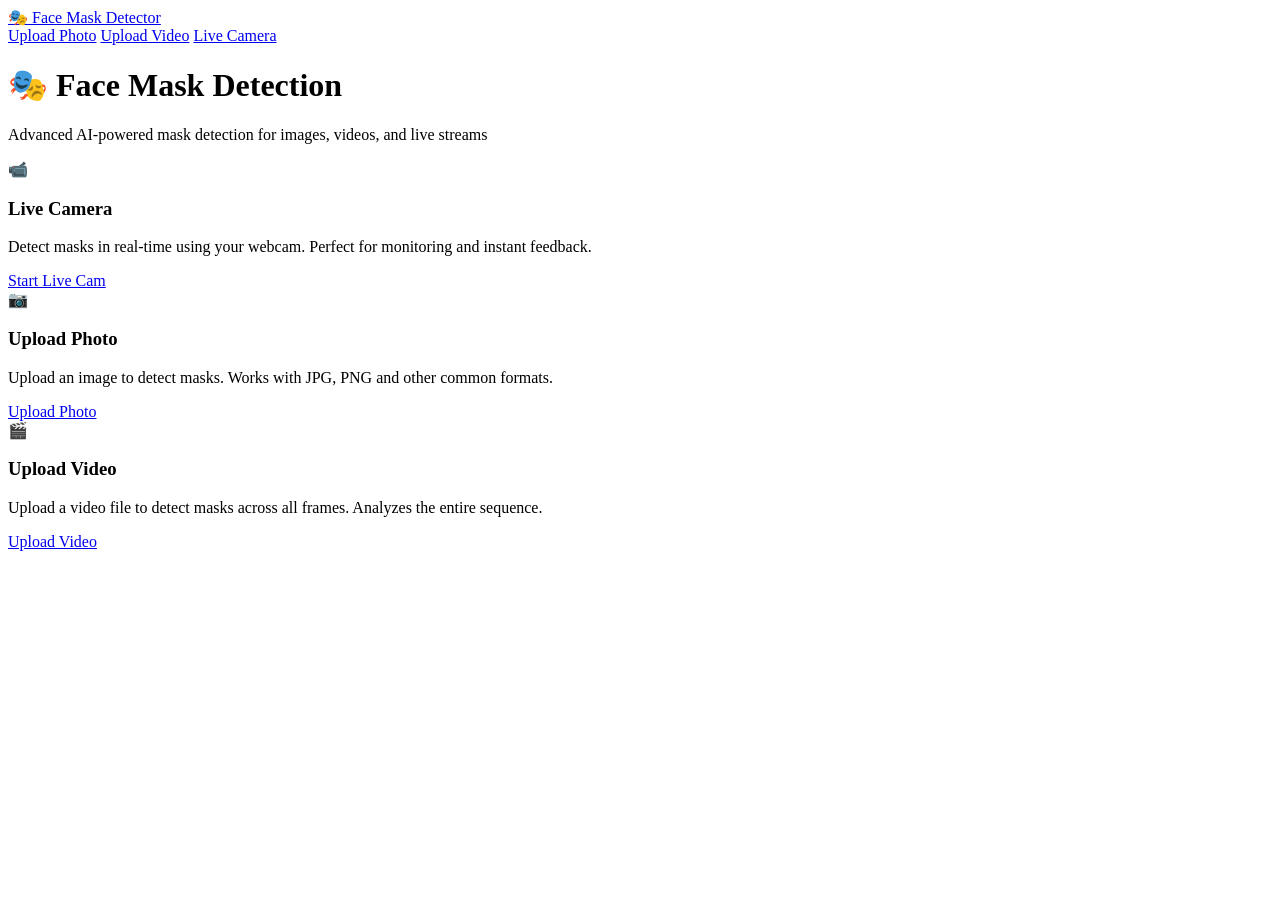
==== app/templates/index.html @ 6c08571a "improved UI" ====
<!DOCTYPE html>
<html lang="en">
  <head>
    <meta charset="UTF-8" />
    <meta name="viewport" content="width=device-width, initial-scale=1.0" />
    <title>Face Mask Detector - Home</title>
    <link rel="stylesheet" href="{{ url_for('static', filename='style.css') }}" />
  </head>
  <body>
    <div class="navbar">
      <a href="/" class="navbar-brand">🎭 Face Mask Detector</a>
      <div class="nav-links">
        <a href="/upload_photo">Upload Photo</a>
        <a href="/upload_video">Upload Video</a>
        <a href="/live">Live Camera</a>
      </div>
    </div>

    <div class="container">
      <div class="header">
        <h1>🎭 Face Mask Detection</h1>
        <p>Advanced AI-powered mask detection for images, videos, and live streams</p>
      </div>

      <div class="cards-grid">
        <div class="card">
          <div class="card-icon">📹</div>
          <h3>Live Camera</h3>
          <p>Detect masks in real-time using your webcam. Perfect for monitoring and instant feedback.</p>
          <a href="/live" class="btn">Start Live Cam</a>
        </div>
        <div class="card">
          <div class="card-icon">📷</div>
          <h3>Upload Photo</h3>
          <p>Upload an image to detect masks. Works with JPG, PNG and other common formats.</p>
          <a href="/upload_photo" class="btn">Upload Photo</a>
        </div>
        <div class="card">
          <div class="card-icon">🎬</div>
          <h3>Upload Video</h3>
          <p>Upload a video file to detect masks across all frames. Analyzes the entire sequence.</p>
          <a href="/upload_video" class="btn">Upload Video</a>
        </div>
      </div>
    </div>
  </body>
</html>
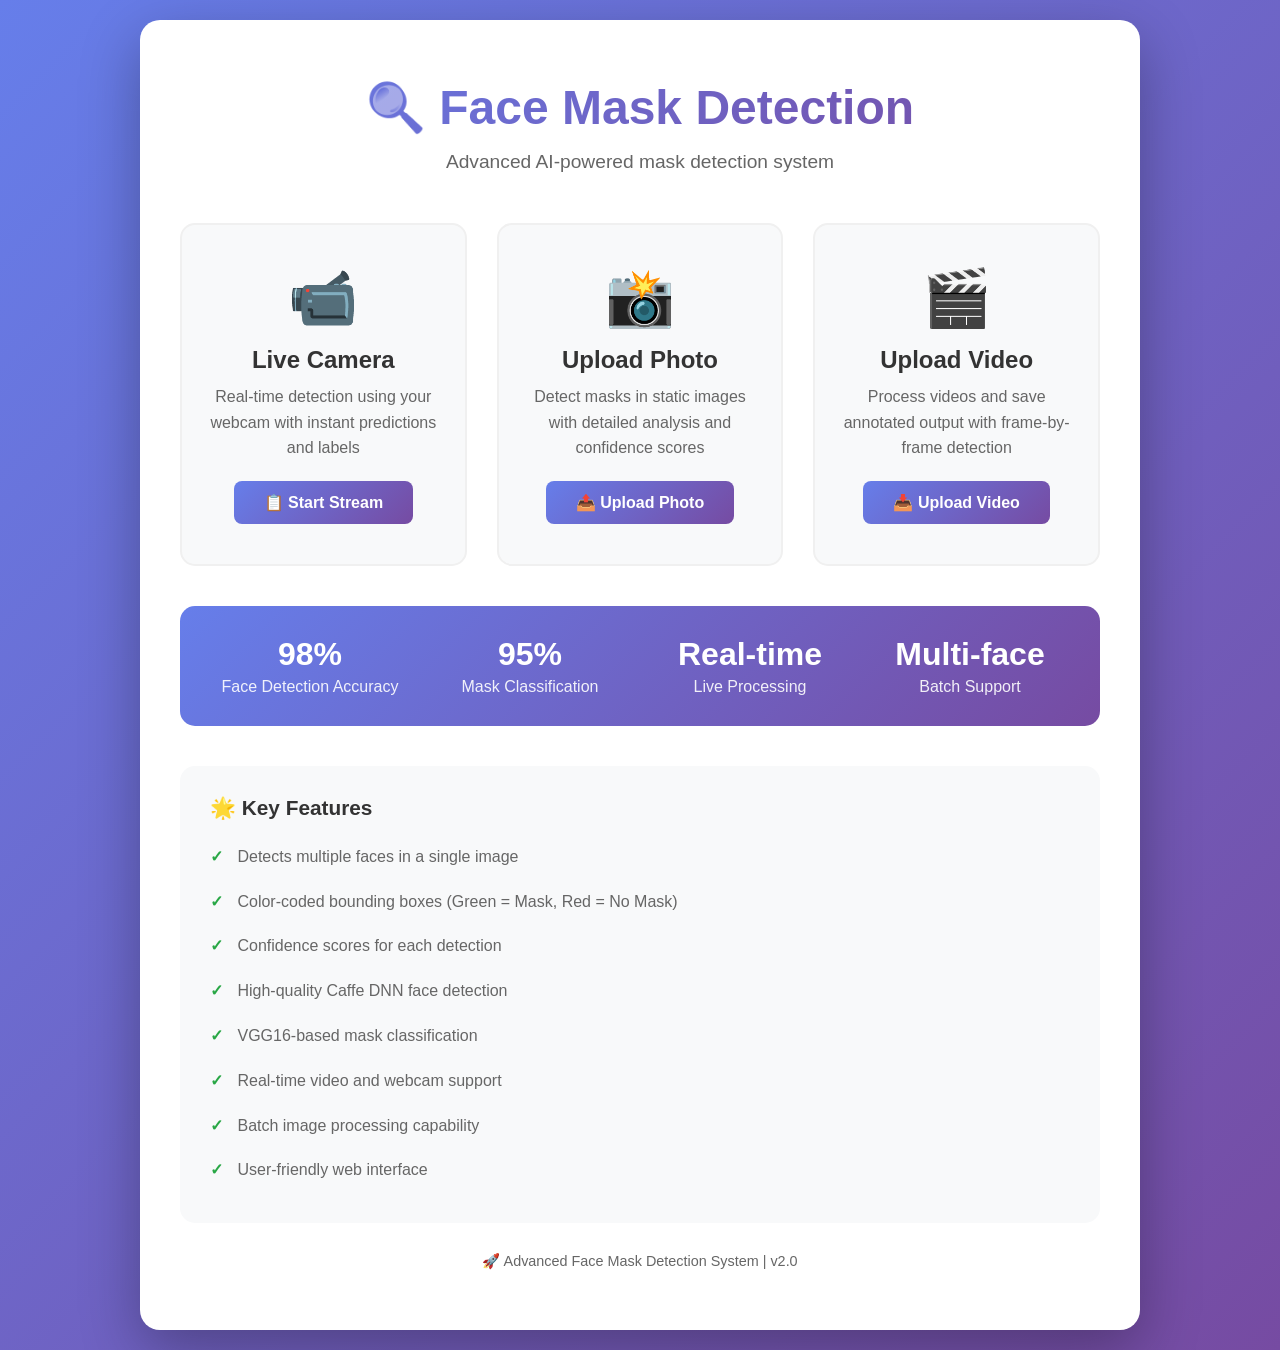
==== commit b53703fd: "model work well as compare to previous prediction" ====
--- a/app/templates/index.html
+++ b/app/templates/index.html
@@ -4,44 +4,257 @@
     <meta charset="UTF-8" />
     <meta name="viewport" content="width=device-width, initial-scale=1.0" />
     <title>Face Mask Detector - Home</title>
-    <link rel="stylesheet" href="{{ url_for('static', filename='style.css') }}" />
+    <style>
+      * {
+        margin: 0;
+        padding: 0;
+        box-sizing: border-box;
+      }
+      
+      body {
+        font-family: 'Segoe UI', Tahoma, Geneva, Verdana, sans-serif;
+        background: linear-gradient(135deg, #667eea 0%, #764ba2 100%);
+        min-height: 100vh;
+        display: flex;
+        justify-content: center;
+        align-items: center;
+        padding: 20px;
+      }
+      
+      .container {
+        background: white;
+        border-radius: 20px;
+        box-shadow: 0 20px 60px rgba(0, 0, 0, 0.3);
+        max-width: 1000px;
+        width: 100%;
+        padding: 60px 40px;
+        text-align: center;
+      }
+      
+      h1 {
+        color: #333;
+        font-size: 3em;
+        margin-bottom: 15px;
+        background: linear-gradient(135deg, #667eea 0%, #764ba2 100%);
+        -webkit-background-clip: text;
+        -webkit-text-fill-color: transparent;
+        background-clip: text;
+      }
+      
+      .subtitle {
+        color: #666;
+        font-size: 1.2em;
+        margin-bottom: 50px;
+      }
+      
+      .features {
+        display: grid;
+        grid-template-columns: repeat(auto-fit, minmax(250px, 1fr));
+        gap: 30px;
+        margin-bottom: 40px;
+      }
+      
+      .feature-card {
+        background: #f8f9fa;
+        padding: 40px 25px;
+        border-radius: 15px;
+        transition: all 0.3s ease;
+        border: 2px solid #f0f0f0;
+        cursor: pointer;
+      }
+      
+      .feature-card:hover {
+        transform: translateY(-10px);
+        box-shadow: 0 15px 40px rgba(102, 126, 234, 0.2);
+        border-color: #667eea;
+        background: white;
+      }
+      
+      .icon {
+        font-size: 3.5em;
+        margin-bottom: 15px;
+      }
+      
+      .feature-card h2 {
+        color: #333;
+        margin-bottom: 10px;
+        font-size: 1.5em;
+      }
+      
+      .feature-card p {
+        color: #666;
+        margin-bottom: 20px;
+        line-height: 1.6;
+      }
+      
+      .btn {
+        display: inline-block;
+        padding: 12px 30px;
+        background: linear-gradient(135deg, #667eea 0%, #764ba2 100%);
+        color: white;
+        text-decoration: none;
+        border-radius: 8px;
+        font-weight: bold;
+        transition: all 0.3s ease;
+        border: none;
+        cursor: pointer;
+        font-size: 1em;
+      }
+      
+      .btn:hover {
+        transform: translateY(-2px);
+        box-shadow: 0 10px 25px rgba(102, 126, 234, 0.4);
+      }
+      
+      .btn:active {
+        transform: translateY(0);
+      }
+      
+      .stats {
+        background: linear-gradient(135deg, #667eea 0%, #764ba2 100%);
+        color: white;
+        padding: 30px;
+        border-radius: 15px;
+        margin-top: 40px;
+        display: grid;
+        grid-template-columns: repeat(auto-fit, minmax(150px, 1fr));
+        gap: 20px;
+      }
+      
+      .stat-item h3 {
+        font-size: 2em;
+        margin-bottom: 5px;
+      }
+      
+      .stat-item p {
+        opacity: 0.9;
+      }
+      
+      .info-section {
+        background: #f8f9fa;
+        padding: 30px;
+        border-radius: 15px;
+        margin-top: 40px;
+        text-align: left;
+      }
+      
+      .info-section h3 {
+        color: #333;
+        margin-bottom: 15px;
+        font-size: 1.3em;
+      }
+      
+      .info-section ul {
+        list-style: none;
+        color: #666;
+      }
+      
+      .info-section li {
+        padding: 8px 0;
+        line-height: 1.8;
+      }
+      
+      .info-section li:before {
+        content: '✓ ';
+        color: #28a745;
+        font-weight: bold;
+        margin-right: 10px;
+      }
+      
+      @media (max-width: 768px) {
+        .container {
+          padding: 30px 20px;
+        }
+      
+        h1 {
+          font-size: 2em;
+        }
+      
+        .subtitle {
+          font-size: 1em;
+        }
+      
+        .features {
+          grid-template-columns: 1fr;
+          gap: 20px;
+        }
+      
+        .stats {
+          grid-template-columns: repeat(2, 1fr);
+        }
+      }
+      
+      footer {
+        margin-top: 30px;
+        color: #666;
+        font-size: 0.9em;
+      }
+    </style>
   </head>
   <body>
-    <div class="navbar">
-      <a href="/" class="navbar-brand">🎭 Face Mask Detector</a>
-      <div class="nav-links">
-        <a href="/upload_photo">Upload Photo</a>
-        <a href="/upload_video">Upload Video</a>
-        <a href="/live">Live Camera</a>
+    <div class="container">
+      <h1>🔍 Face Mask Detection</h1>
+      <p class="subtitle">Advanced AI-powered mask detection system</p>
+
+      <div class="features">
+        <div class="feature-card">
+          <div class="icon">📹</div>
+          <h2>Live Camera</h2>
+          <p>Real-time detection using your webcam with instant predictions and labels</p>
+          <a href="/live" class="btn">📋 Start Stream</a>
+        </div>
+
+        <div class="feature-card">
+          <div class="icon">📸</div>
+          <h2>Upload Photo</h2>
+          <p>Detect masks in static images with detailed analysis and confidence scores</p>
+          <a href="/upload_photo" class="btn">📤 Upload Photo</a>
+        </div>
+
+        <div class="feature-card">
+          <div class="icon">🎬</div>
+          <h2>Upload Video</h2>
+          <p>Process videos and save annotated output with frame-by-frame detection</p>
+          <a href="/upload_video" class="btn">📥 Upload Video</a>
+        </div>
       </div>
-    </div>
-
-    <div class="container">
-      <div class="header">
-        <h1>🎭 Face Mask Detection</h1>
-        <p>Advanced AI-powered mask detection for images, videos, and live streams</p>
+
+      <div class="stats">
+        <div class="stat-item">
+          <h3>98%</h3>
+          <p>Face Detection Accuracy</p>
+        </div>
+        <div class="stat-item">
+          <h3>95%</h3>
+          <p>Mask Classification</p>
+        </div>
+        <div class="stat-item">
+          <h3>Real-time</h3>
+          <p>Live Processing</p>
+        </div>
+        <div class="stat-item">
+          <h3>Multi-face</h3>
+          <p>Batch Support</p>
+        </div>
       </div>
 
-      <div class="cards-grid">
-        <div class="card">
-          <div class="card-icon">📹</div>
-          <h3>Live Camera</h3>
-          <p>Detect masks in real-time using your webcam. Perfect for monitoring and instant feedback.</p>
-          <a href="/live" class="btn">Start Live Cam</a>
-        </div>
-        <div class="card">
-          <div class="card-icon">📷</div>
-          <h3>Upload Photo</h3>
-          <p>Upload an image to detect masks. Works with JPG, PNG and other common formats.</p>
-          <a href="/upload_photo" class="btn">Upload Photo</a>
-        </div>
-        <div class="card">
-          <div class="card-icon">🎬</div>
-          <h3>Upload Video</h3>
-          <p>Upload a video file to detect masks across all frames. Analyzes the entire sequence.</p>
-          <a href="/upload_video" class="btn">Upload Video</a>
-        </div>
+      <div class="info-section">
+        <h3>🌟 Key Features</h3>
+        <ul>
+          <li>Detects multiple faces in a single image</li>
+          <li>Color-coded bounding boxes (Green = Mask, Red = No Mask)</li>
+          <li>Confidence scores for each detection</li>
+          <li>High-quality Caffe DNN face detection</li>
+          <li>VGG16-based mask classification</li>
+          <li>Real-time video and webcam support</li>
+          <li>Batch image processing capability</li>
+          <li>User-friendly web interface</li>
+        </ul>
       </div>
+
+      <footer>
+        <p>🚀 Advanced Face Mask Detection System | v2.0</p>
+      </footer>
     </div>
   </body>
 </html>
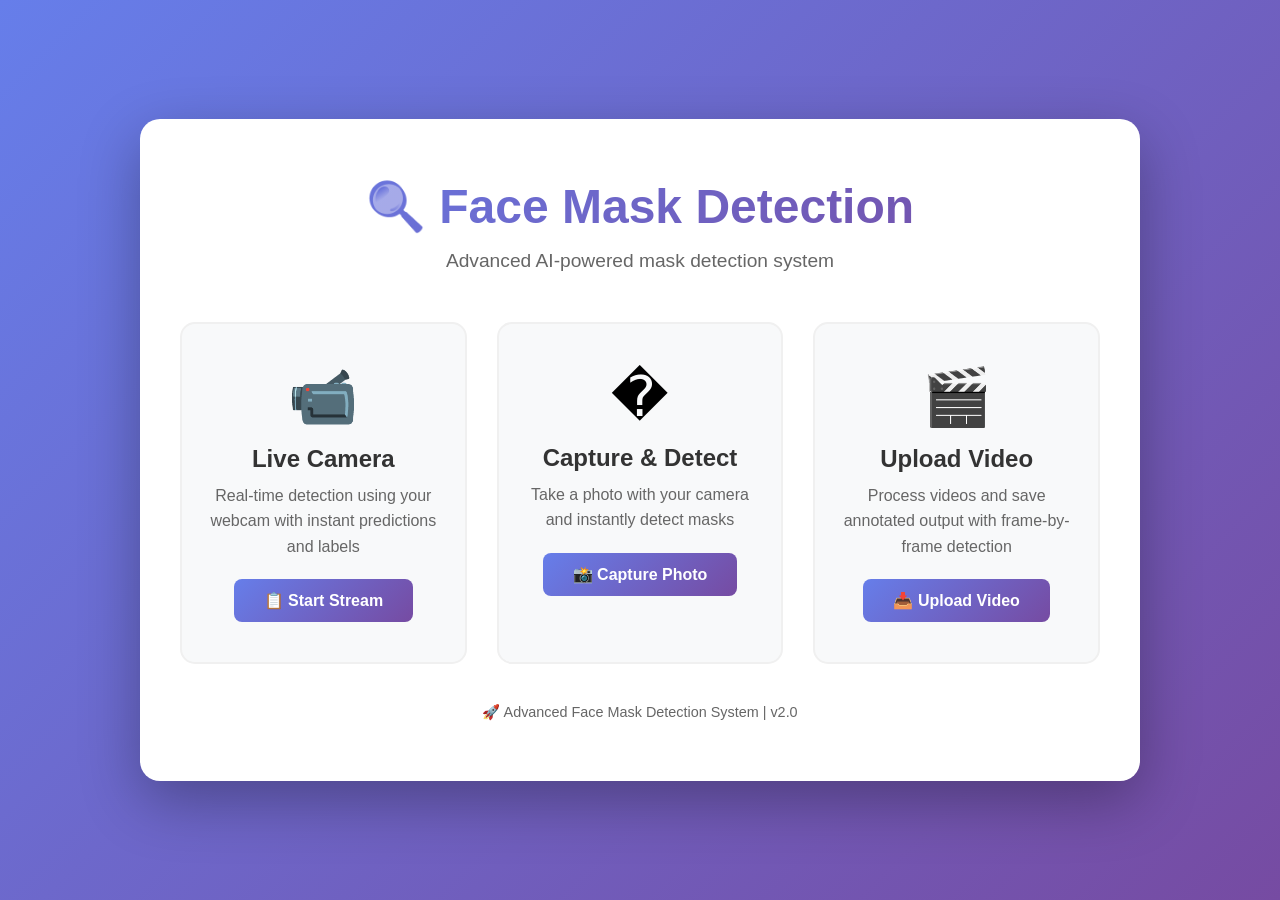
==== commit 34f53c7d: "adding live capture photo & remove unused code" ====
--- a/app/templates/index.html
+++ b/app/templates/index.html
@@ -110,57 +110,6 @@
         transform: translateY(0);
       }
       
-      .stats {
-        background: linear-gradient(135deg, #667eea 0%, #764ba2 100%);
-        color: white;
-        padding: 30px;
-        border-radius: 15px;
-        margin-top: 40px;
-        display: grid;
-        grid-template-columns: repeat(auto-fit, minmax(150px, 1fr));
-        gap: 20px;
-      }
-      
-      .stat-item h3 {
-        font-size: 2em;
-        margin-bottom: 5px;
-      }
-      
-      .stat-item p {
-        opacity: 0.9;
-      }
-      
-      .info-section {
-        background: #f8f9fa;
-        padding: 30px;
-        border-radius: 15px;
-        margin-top: 40px;
-        text-align: left;
-      }
-      
-      .info-section h3 {
-        color: #333;
-        margin-bottom: 15px;
-        font-size: 1.3em;
-      }
-      
-      .info-section ul {
-        list-style: none;
-        color: #666;
-      }
-      
-      .info-section li {
-        padding: 8px 0;
-        line-height: 1.8;
-      }
-      
-      .info-section li:before {
-        content: '✓ ';
-        color: #28a745;
-        font-weight: bold;
-        margin-right: 10px;
-      }
-      
       @media (max-width: 768px) {
         .container {
           padding: 30px 20px;
@@ -205,10 +154,10 @@
         </div>
 
         <div class="feature-card">
-          <div class="icon">📸</div>
-          <h2>Upload Photo</h2>
-          <p>Detect masks in static images with detailed analysis and confidence scores</p>
-          <a href="/upload_photo" class="btn">📤 Upload Photo</a>
+          <div class="icon">�</div>
+          <h2>Capture & Detect</h2>
+          <p>Take a photo with your camera and instantly detect masks</p>
+          <a href="/upload_photo" class="btn">📸 Capture Photo</a>
         </div>
 
         <div class="feature-card">
@@ -218,40 +167,6 @@
           <a href="/upload_video" class="btn">📥 Upload Video</a>
         </div>
       </div>
-
-      <div class="stats">
-        <div class="stat-item">
-          <h3>98%</h3>
-          <p>Face Detection Accuracy</p>
-        </div>
-        <div class="stat-item">
-          <h3>95%</h3>
-          <p>Mask Classification</p>
-        </div>
-        <div class="stat-item">
-          <h3>Real-time</h3>
-          <p>Live Processing</p>
-        </div>
-        <div class="stat-item">
-          <h3>Multi-face</h3>
-          <p>Batch Support</p>
-        </div>
-      </div>
-
-      <div class="info-section">
-        <h3>🌟 Key Features</h3>
-        <ul>
-          <li>Detects multiple faces in a single image</li>
-          <li>Color-coded bounding boxes (Green = Mask, Red = No Mask)</li>
-          <li>Confidence scores for each detection</li>
-          <li>High-quality Caffe DNN face detection</li>
-          <li>VGG16-based mask classification</li>
-          <li>Real-time video and webcam support</li>
-          <li>Batch image processing capability</li>
-          <li>User-friendly web interface</li>
-        </ul>
-      </div>
-
       <footer>
         <p>🚀 Advanced Face Mask Detection System | v2.0</p>
       </footer>
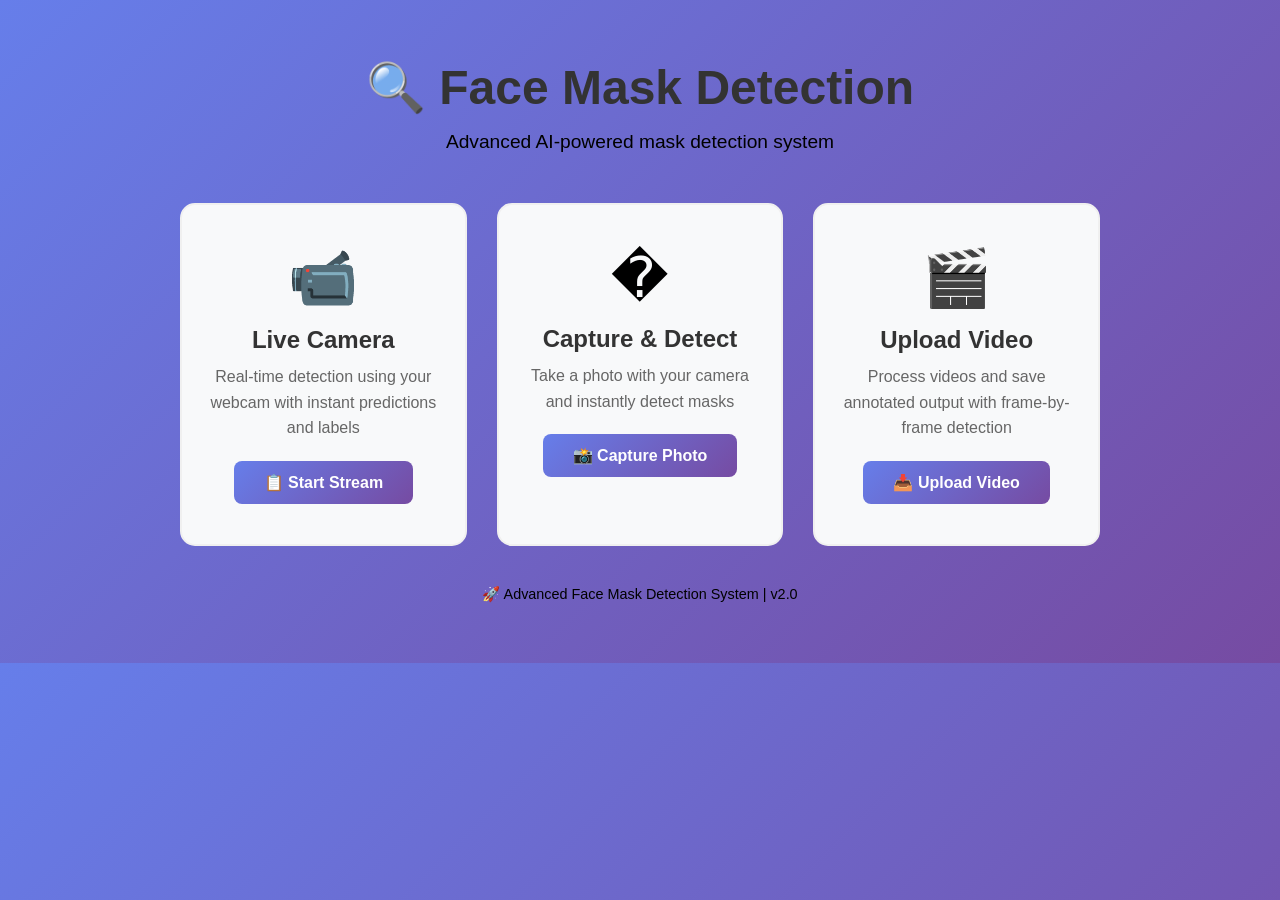
==== commit 9287c5b8: "added info in README.md file" ====
--- a/app/templates/index.html
+++ b/app/templates/index.html
@@ -14,17 +14,14 @@
       body {
         font-family: 'Segoe UI', Tahoma, Geneva, Verdana, sans-serif;
         background: linear-gradient(135deg, #667eea 0%, #764ba2 100%);
-        min-height: 100vh;
+        max-height: 100vh;
         display: flex;
         justify-content: center;
         align-items: center;
-        padding: 20px;
       }
       
       .container {
-        background: white;
         border-radius: 20px;
-        box-shadow: 0 20px 60px rgba(0, 0, 0, 0.3);
         max-width: 1000px;
         width: 100%;
         padding: 60px 40px;
@@ -35,14 +32,12 @@
         color: #333;
         font-size: 3em;
         margin-bottom: 15px;
-        background: linear-gradient(135deg, #667eea 0%, #764ba2 100%);
-        -webkit-background-clip: text;
-        -webkit-text-fill-color: transparent;
+      
         background-clip: text;
       }
       
       .subtitle {
-        color: #666;
+        color: #000;
         font-size: 1.2em;
         margin-bottom: 50px;
       }
@@ -135,7 +130,7 @@
       
       footer {
         margin-top: 30px;
-        color: #666;
+        color: #000;
         font-size: 0.9em;
       }
     </style>
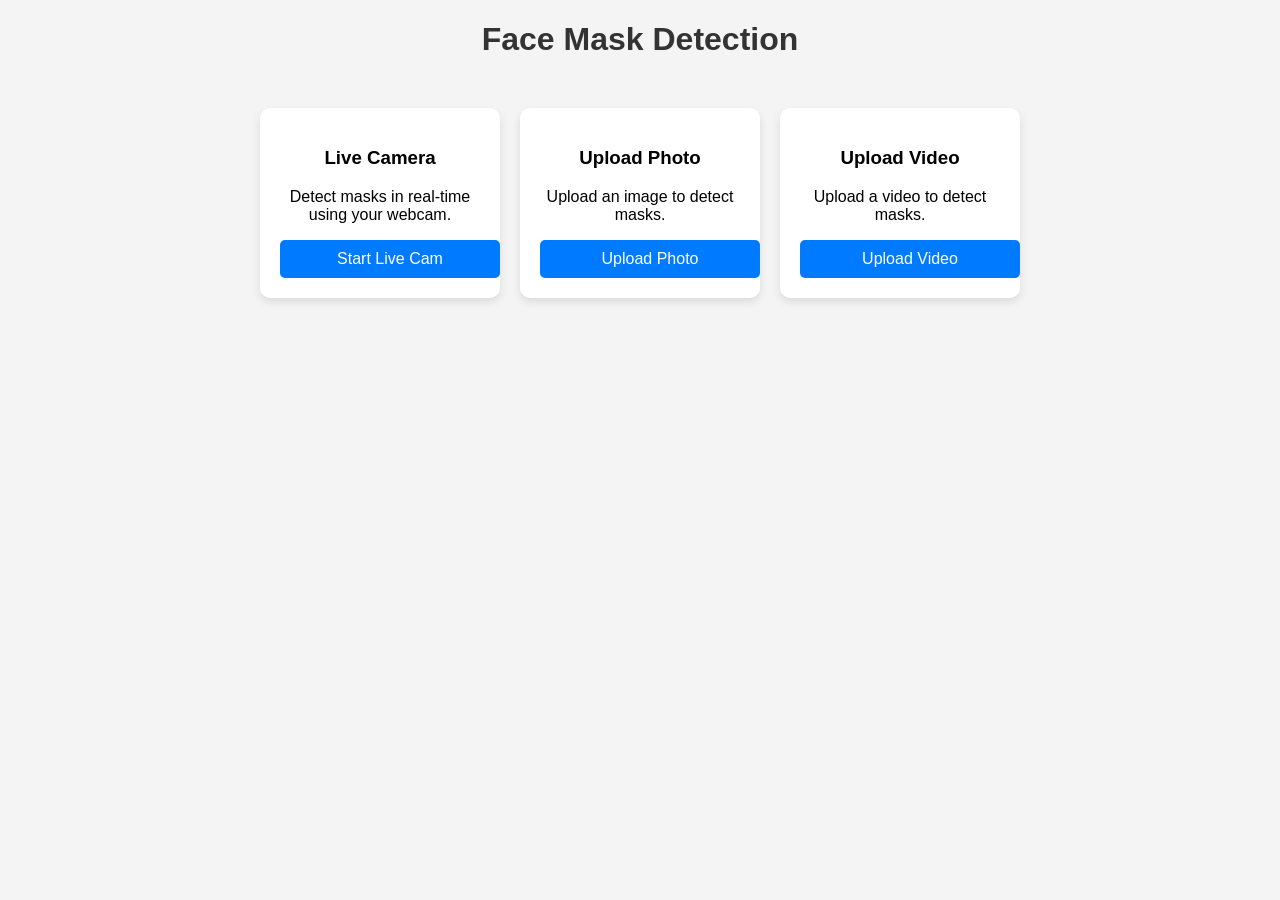
==== commit 10f92ad3: "revert & conflict" ====
--- a/app/templates/index.html
+++ b/app/templates/index.html
@@ -3,168 +3,62 @@
   <head>
     <meta charset="UTF-8" />
     <meta name="viewport" content="width=device-width, initial-scale=1.0" />
-    <title>Face Mask Detector - Home</title>
+    <title>Face Mask Detector</title>
     <style>
-      * {
-        margin: 0;
-        padding: 0;
-        box-sizing: border-box;
+      body {
+        font-family: Arial, sans-serif;
+        text-align: center;
+        background-color: #f4f4f4;
       }
-      
-      body {
-        font-family: 'Segoe UI', Tahoma, Geneva, Verdana, sans-serif;
-        background: linear-gradient(135deg, #667eea 0%, #764ba2 100%);
-        max-height: 100vh;
+      h1 {
+        color: #333;
+      }
+      .container {
         display: flex;
         justify-content: center;
-        align-items: center;
+        gap: 20px;
+        margin-top: 50px;
       }
-      
-      .container {
-        border-radius: 20px;
-        max-width: 1000px;
+      .card {
+        background: white;
+        padding: 20px;
+        border-radius: 10px;
+        box-shadow: 0 4px 8px rgba(0, 0, 0, 0.1);
+        width: 200px;
+      }
+      .btn {
+        display: block;
         width: 100%;
-        padding: 60px 40px;
-        text-align: center;
-      }
-      
-      h1 {
-        color: #333;
-        font-size: 3em;
-        margin-bottom: 15px;
-      
-        background-clip: text;
-      }
-      
-      .subtitle {
-        color: #000;
-        font-size: 1.2em;
-        margin-bottom: 50px;
-      }
-      
-      .features {
-        display: grid;
-        grid-template-columns: repeat(auto-fit, minmax(250px, 1fr));
-        gap: 30px;
-        margin-bottom: 40px;
-      }
-      
-      .feature-card {
-        background: #f8f9fa;
-        padding: 40px 25px;
-        border-radius: 15px;
-        transition: all 0.3s ease;
-        border: 2px solid #f0f0f0;
-        cursor: pointer;
-      }
-      
-      .feature-card:hover {
-        transform: translateY(-10px);
-        box-shadow: 0 15px 40px rgba(102, 126, 234, 0.2);
-        border-color: #667eea;
-        background: white;
-      }
-      
-      .icon {
-        font-size: 3.5em;
-        margin-bottom: 15px;
-      }
-      
-      .feature-card h2 {
-        color: #333;
-        margin-bottom: 10px;
-        font-size: 1.5em;
-      }
-      
-      .feature-card p {
-        color: #666;
-        margin-bottom: 20px;
-        line-height: 1.6;
-      }
-      
-      .btn {
-        display: inline-block;
-        padding: 12px 30px;
-        background: linear-gradient(135deg, #667eea 0%, #764ba2 100%);
+        padding: 10px;
+        margin-top: 10px;
+        background: #007bff;
         color: white;
         text-decoration: none;
-        border-radius: 8px;
-        font-weight: bold;
-        transition: all 0.3s ease;
-        border: none;
-        cursor: pointer;
-        font-size: 1em;
+        border-radius: 5px;
       }
-      
       .btn:hover {
-        transform: translateY(-2px);
-        box-shadow: 0 10px 25px rgba(102, 126, 234, 0.4);
-      }
-      
-      .btn:active {
-        transform: translateY(0);
-      }
-      
-      @media (max-width: 768px) {
-        .container {
-          padding: 30px 20px;
-        }
-      
-        h1 {
-          font-size: 2em;
-        }
-      
-        .subtitle {
-          font-size: 1em;
-        }
-      
-        .features {
-          grid-template-columns: 1fr;
-          gap: 20px;
-        }
-      
-        .stats {
-          grid-template-columns: repeat(2, 1fr);
-        }
-      }
-      
-      footer {
-        margin-top: 30px;
-        color: #000;
-        font-size: 0.9em;
+        background: #0056b3;
       }
     </style>
   </head>
   <body>
+    <h1>Face Mask Detection</h1>
     <div class="container">
-      <h1>🔍 Face Mask Detection</h1>
-      <p class="subtitle">Advanced AI-powered mask detection system</p>
-
-      <div class="features">
-        <div class="feature-card">
-          <div class="icon">📹</div>
-          <h2>Live Camera</h2>
-          <p>Real-time detection using your webcam with instant predictions and labels</p>
-          <a href="/live" class="btn">📋 Start Stream</a>
-        </div>
-
-        <div class="feature-card">
-          <div class="icon">�</div>
-          <h2>Capture & Detect</h2>
-          <p>Take a photo with your camera and instantly detect masks</p>
-          <a href="/upload_photo" class="btn">📸 Capture Photo</a>
-        </div>
-
-        <div class="feature-card">
-          <div class="icon">🎬</div>
-          <h2>Upload Video</h2>
-          <p>Process videos and save annotated output with frame-by-frame detection</p>
-          <a href="/upload_video" class="btn">📥 Upload Video</a>
-        </div>
+      <div class="card">
+        <h3>Live Camera</h3>
+        <p>Detect masks in real-time using your webcam.</p>
+        <a href="/live" class="btn">Start Live Cam</a>
       </div>
-      <footer>
-        <p>🚀 Advanced Face Mask Detection System | v2.0</p>
-      </footer>
+      <div class="card">
+        <h3>Upload Photo</h3>
+        <p>Upload an image to detect masks.</p>
+        <a href="/upload_photo" class="btn">Upload Photo</a>
+      </div>
+      <div class="card">
+        <h3>Upload Video</h3>
+        <p>Upload a video to detect masks.</p>
+        <a href="/upload_video" class="btn">Upload Video</a>
+      </div>
     </div>
   </body>
 </html>
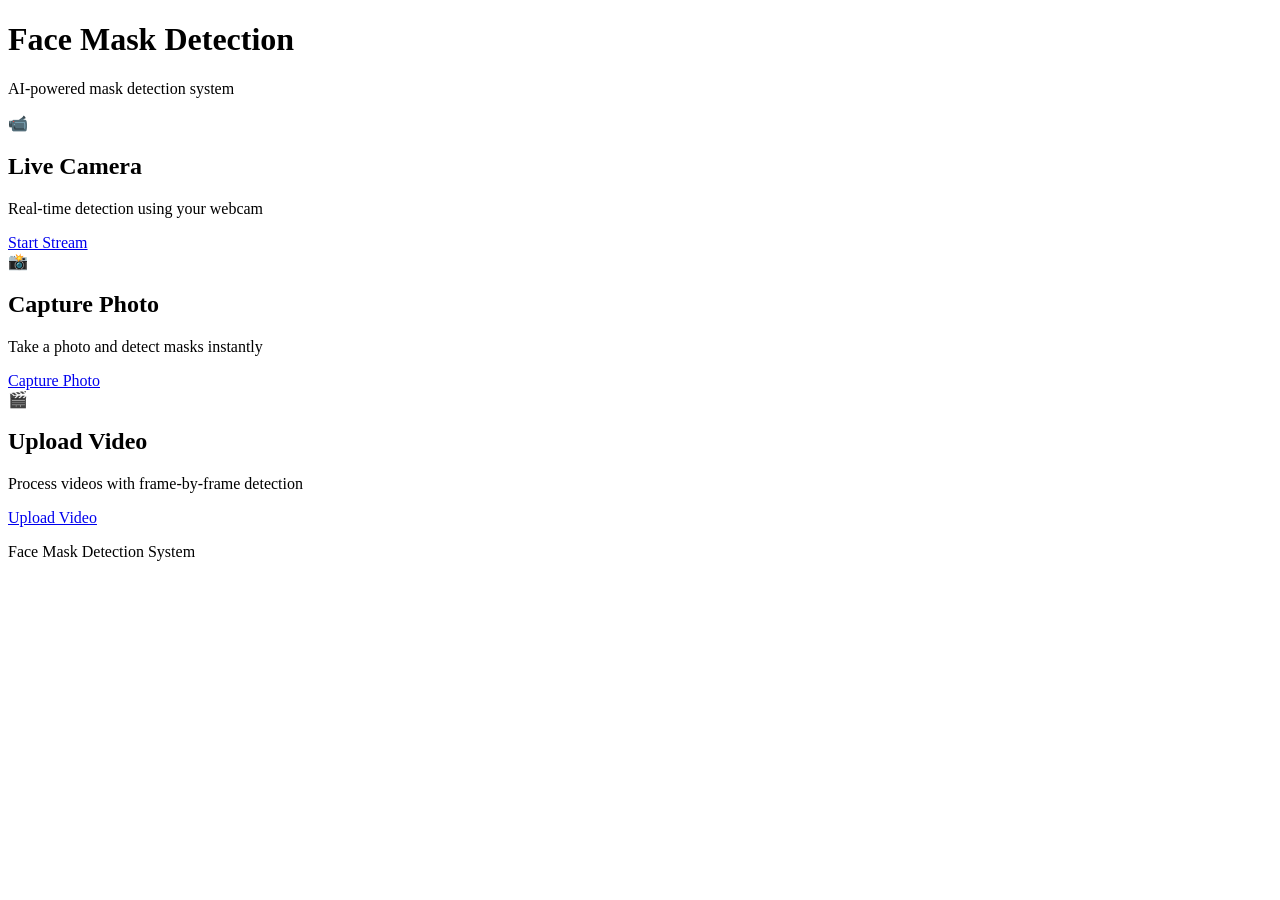
==== commit a18f9393: "index & live camera page UI improve" ====
--- a/app/templates/index.html
+++ b/app/templates/index.html
@@ -3,62 +3,42 @@
   <head>
     <meta charset="UTF-8" />
     <meta name="viewport" content="width=device-width, initial-scale=1.0" />
-    <title>Face Mask Detector</title>
-    <style>
-      body {
-        font-family: Arial, sans-serif;
-        text-align: center;
-        background-color: #f4f4f4;
-      }
-      h1 {
-        color: #333;
-      }
-      .container {
-        display: flex;
-        justify-content: center;
-        gap: 20px;
-        margin-top: 50px;
-      }
-      .card {
-        background: white;
-        padding: 20px;
-        border-radius: 10px;
-        box-shadow: 0 4px 8px rgba(0, 0, 0, 0.1);
-        width: 200px;
-      }
-      .btn {
-        display: block;
-        width: 100%;
-        padding: 10px;
-        margin-top: 10px;
-        background: #007bff;
-        color: white;
-        text-decoration: none;
-        border-radius: 5px;
-      }
-      .btn:hover {
-        background: #0056b3;
-      }
-    </style>
+    <title>Face Mask Detector - Home</title>
+    <link rel="stylesheet" href="{{ url_for('static', filename='css/index.css') }}" />
   </head>
   <body>
-    <h1>Face Mask Detection</h1>
-    <div class="container">
-      <div class="card">
-        <h3>Live Camera</h3>
-        <p>Detect masks in real-time using your webcam.</p>
-        <a href="/live" class="btn">Start Live Cam</a>
+    <div class="home-container">
+      <div class="home-header">
+        <h1>Face Mask Detection</h1>
+        <p>AI-powered mask detection system</p>
       </div>
-      <div class="card">
-        <h3>Upload Photo</h3>
-        <p>Upload an image to detect masks.</p>
-        <a href="/upload_photo" class="btn">Upload Photo</a>
+
+      <div class="features">
+        <div class="feature-card">
+          <div class="icon">📹</div>
+          <h2>Live Camera</h2>
+          <p>Real-time detection using your webcam</p>
+          <a href="/live" class="btn">Start Stream</a>
+        </div>
+
+        <div class="feature-card">
+          <div class="icon">📸</div>
+          <h2>Capture Photo</h2>
+          <p>Take a photo and detect masks instantly</p>
+          <a href="/upload_photo" class="btn">Capture Photo</a>
+        </div>
+
+        <div class="feature-card">
+          <div class="icon">🎬</div>
+          <h2>Upload Video</h2>
+          <p>Process videos with frame-by-frame detection</p>
+          <a href="/upload_video" class="btn">Upload Video</a>
+        </div>
       </div>
-      <div class="card">
-        <h3>Upload Video</h3>
-        <p>Upload a video to detect masks.</p>
-        <a href="/upload_video" class="btn">Upload Video</a>
-      </div>
+
+      <footer>
+        <p>Face Mask Detection System</p>
+      </footer>
     </div>
   </body>
 </html>
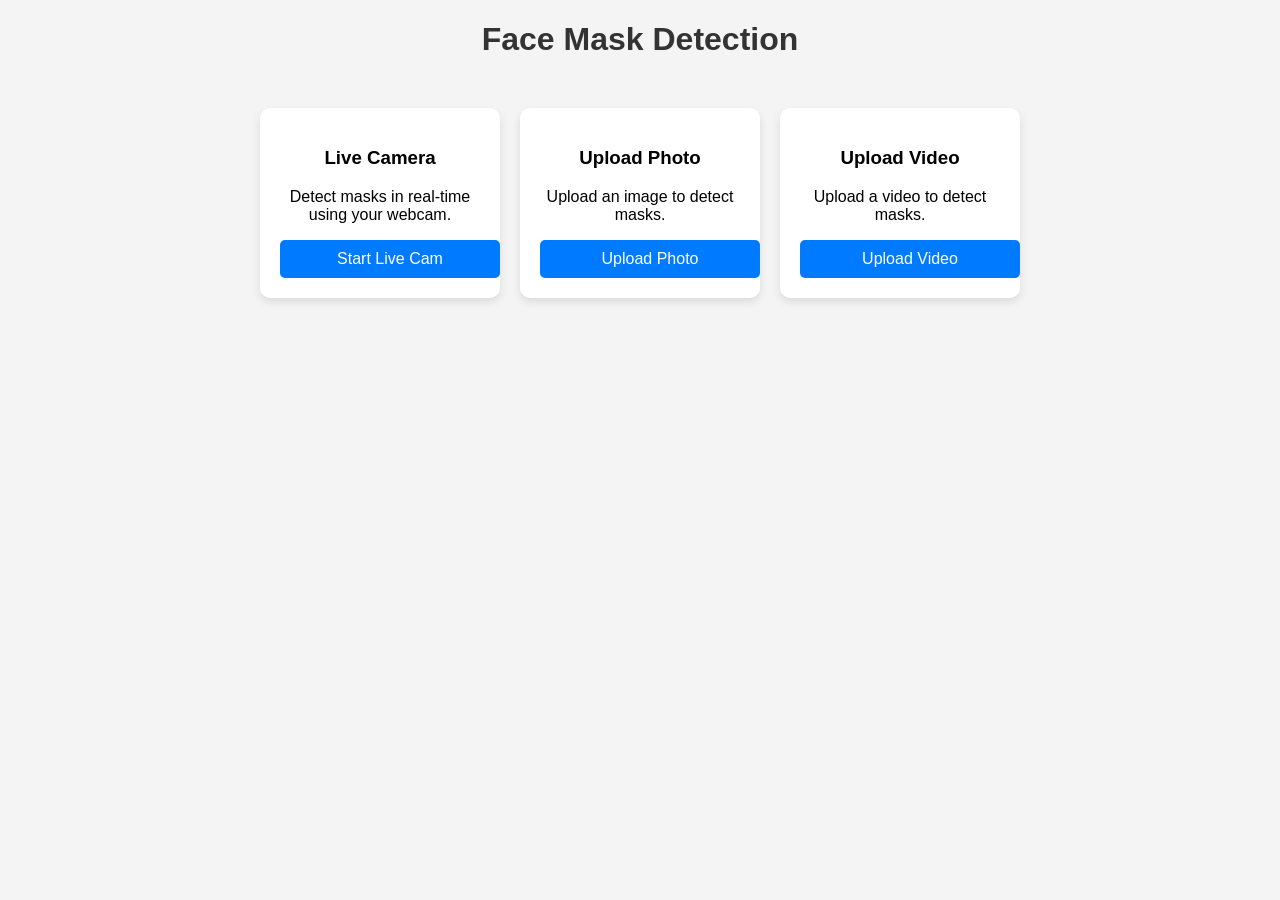
==== commit 653eb30e: "meger sarkar to main with resolve merge conflict" ====
--- a/app/templates/index.html
+++ b/app/templates/index.html
@@ -3,42 +3,62 @@
   <head>
     <meta charset="UTF-8" />
     <meta name="viewport" content="width=device-width, initial-scale=1.0" />
-    <title>Face Mask Detector - Home</title>
-    <link rel="stylesheet" href="{{ url_for('static', filename='css/index.css') }}" />
+    <title>Face Mask Detector</title>
+    <style>
+      body {
+        font-family: Arial, sans-serif;
+        text-align: center;
+        background-color: #f4f4f4;
+      }
+      h1 {
+        color: #333;
+      }
+      .container {
+        display: flex;
+        justify-content: center;
+        gap: 20px;
+        margin-top: 50px;
+      }
+      .card {
+        background: white;
+        padding: 20px;
+        border-radius: 10px;
+        box-shadow: 0 4px 8px rgba(0, 0, 0, 0.1);
+        width: 200px;
+      }
+      .btn {
+        display: block;
+        width: 100%;
+        padding: 10px;
+        margin-top: 10px;
+        background: #007bff;
+        color: white;
+        text-decoration: none;
+        border-radius: 5px;
+      }
+      .btn:hover {
+        background: #0056b3;
+      }
+    </style>
   </head>
   <body>
-    <div class="home-container">
-      <div class="home-header">
-        <h1>Face Mask Detection</h1>
-        <p>AI-powered mask detection system</p>
+    <h1>Face Mask Detection</h1>
+    <div class="container">
+      <div class="card">
+        <h3>Live Camera</h3>
+        <p>Detect masks in real-time using your webcam.</p>
+        <a href="/live" class="btn">Start Live Cam</a>
       </div>
-
-      <div class="features">
-        <div class="feature-card">
-          <div class="icon">📹</div>
-          <h2>Live Camera</h2>
-          <p>Real-time detection using your webcam</p>
-          <a href="/live" class="btn">Start Stream</a>
-        </div>
-
-        <div class="feature-card">
-          <div class="icon">📸</div>
-          <h2>Capture Photo</h2>
-          <p>Take a photo and detect masks instantly</p>
-          <a href="/upload_photo" class="btn">Capture Photo</a>
-        </div>
-
-        <div class="feature-card">
-          <div class="icon">🎬</div>
-          <h2>Upload Video</h2>
-          <p>Process videos with frame-by-frame detection</p>
-          <a href="/upload_video" class="btn">Upload Video</a>
-        </div>
+      <div class="card">
+        <h3>Upload Photo</h3>
+        <p>Upload an image to detect masks.</p>
+        <a href="/upload_photo" class="btn">Upload Photo</a>
       </div>
-
-      <footer>
-        <p>Face Mask Detection System</p>
-      </footer>
+      <div class="card">
+        <h3>Upload Video</h3>
+        <p>Upload a video to detect masks.</p>
+        <a href="/upload_video" class="btn">Upload Video</a>
+      </div>
     </div>
   </body>
 </html>
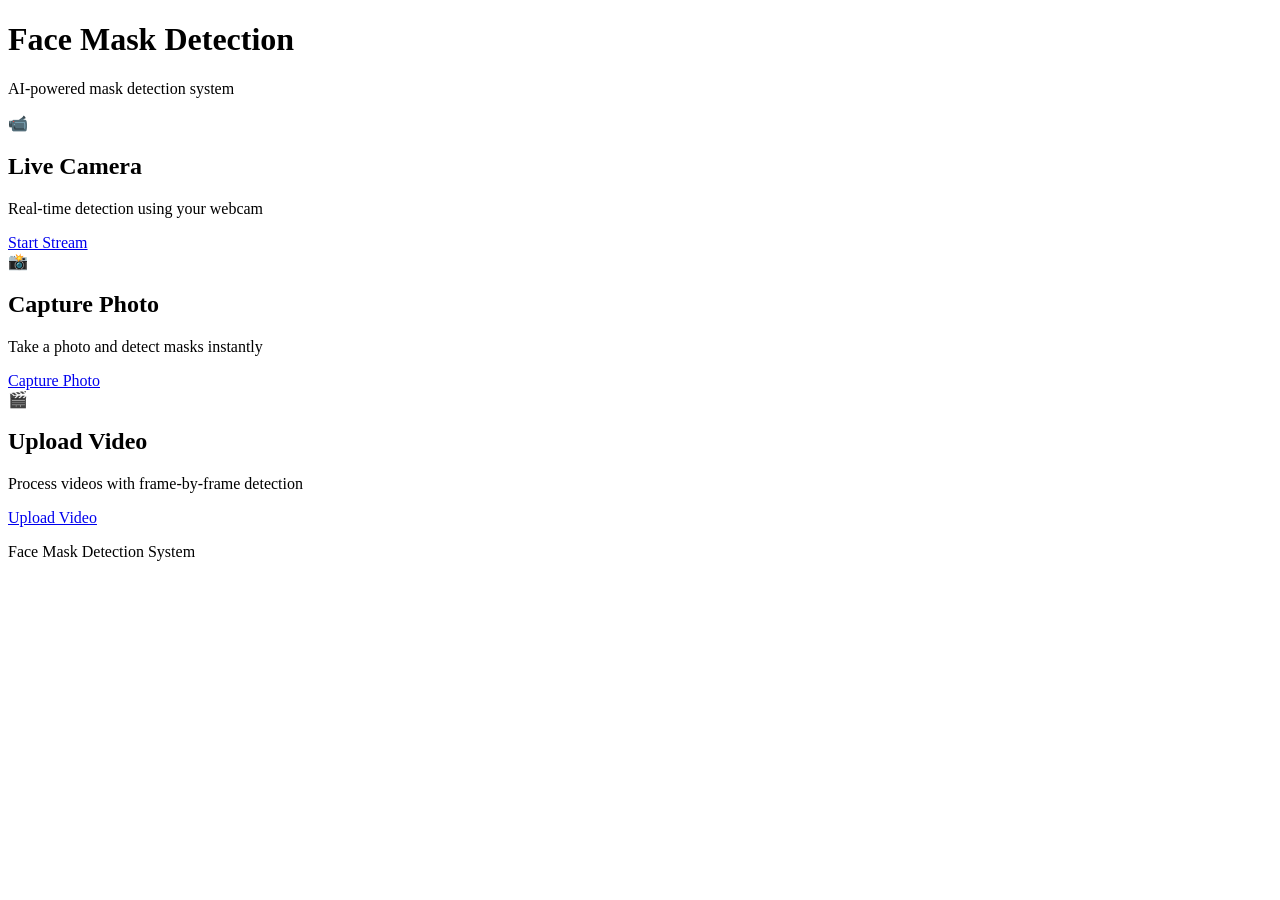
==== commit f597741b: "merge temp_branch to main with solve conflict" ====
--- a/app/templates/index.html
+++ b/app/templates/index.html
@@ -3,62 +3,42 @@
   <head>
     <meta charset="UTF-8" />
     <meta name="viewport" content="width=device-width, initial-scale=1.0" />
-    <title>Face Mask Detector</title>
-    <style>
-      body {
-        font-family: Arial, sans-serif;
-        text-align: center;
-        background-color: #f4f4f4;
-      }
-      h1 {
-        color: #333;
-      }
-      .container {
-        display: flex;
-        justify-content: center;
-        gap: 20px;
-        margin-top: 50px;
-      }
-      .card {
-        background: white;
-        padding: 20px;
-        border-radius: 10px;
-        box-shadow: 0 4px 8px rgba(0, 0, 0, 0.1);
-        width: 200px;
-      }
-      .btn {
-        display: block;
-        width: 100%;
-        padding: 10px;
-        margin-top: 10px;
-        background: #007bff;
-        color: white;
-        text-decoration: none;
-        border-radius: 5px;
-      }
-      .btn:hover {
-        background: #0056b3;
-      }
-    </style>
+    <title>Face Mask Detector - Home</title>
+    <link rel="stylesheet" href="{{ url_for('static', filename='css/index.css') }}" />
   </head>
   <body>
-    <h1>Face Mask Detection</h1>
-    <div class="container">
-      <div class="card">
-        <h3>Live Camera</h3>
-        <p>Detect masks in real-time using your webcam.</p>
-        <a href="/live" class="btn">Start Live Cam</a>
+    <div class="home-container">
+      <div class="home-header">
+        <h1>Face Mask Detection</h1>
+        <p>AI-powered mask detection system</p>
       </div>
-      <div class="card">
-        <h3>Upload Photo</h3>
-        <p>Upload an image to detect masks.</p>
-        <a href="/upload_photo" class="btn">Upload Photo</a>
+
+      <div class="features">
+        <div class="feature-card">
+          <div class="icon">📹</div>
+          <h2>Live Camera</h2>
+          <p>Real-time detection using your webcam</p>
+          <a href="/live" class="btn">Start Stream</a>
+        </div>
+
+        <div class="feature-card">
+          <div class="icon">📸</div>
+          <h2>Capture Photo</h2>
+          <p>Take a photo and detect masks instantly</p>
+          <a href="/upload_photo" class="btn">Capture Photo</a>
+        </div>
+
+        <div class="feature-card">
+          <div class="icon">🎬</div>
+          <h2>Upload Video</h2>
+          <p>Process videos with frame-by-frame detection</p>
+          <a href="/upload_video" class="btn">Upload Video</a>
+        </div>
       </div>
-      <div class="card">
-        <h3>Upload Video</h3>
-        <p>Upload a video to detect masks.</p>
-        <a href="/upload_video" class="btn">Upload Video</a>
-      </div>
+
+      <footer>
+        <p>Face Mask Detection System</p>
+      </footer>
     </div>
   </body>
 </html>
